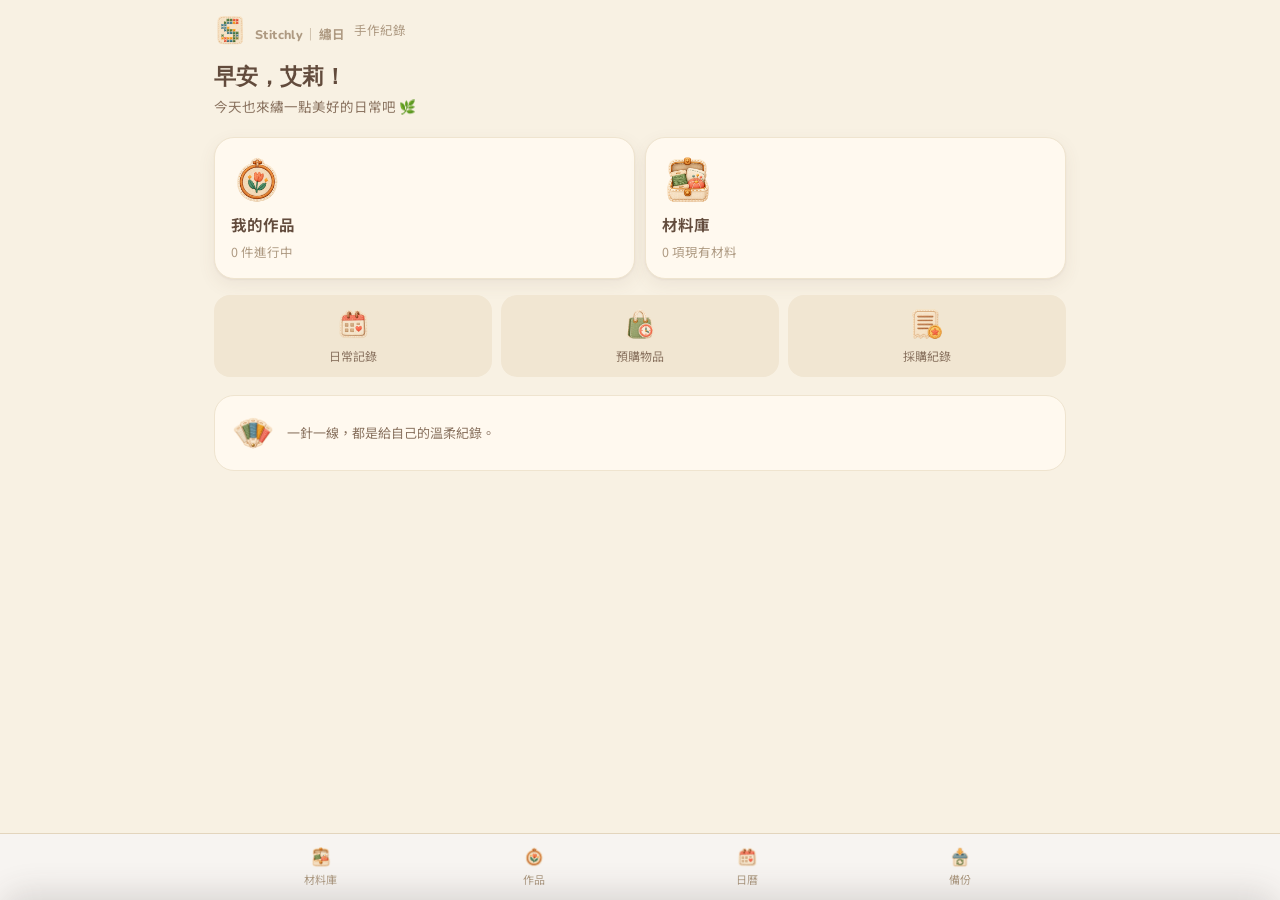
==== index.html @ f9d7d9a9 "Add files via upload" ====
<!doctype html>
<html lang="zh-Hant">
<head>
<meta charset="utf-8">
<meta name="viewport" content="width=device-width, initial-scale=1, viewport-fit=cover, interactive-widget=resizes-content">
<meta name="apple-mobile-web-app-capable" content="yes">
<meta name="apple-mobile-web-app-title" content="繡日">
<meta name="theme-color" content="#F8F1E3">
<title>Stitchly｜繡日 · 首頁</title>
<link rel="preconnect" href="https://fonts.googleapis.com">
<link rel="stylesheet" href="https://fonts.googleapis.com/css2?family=Nunito:wght@800&family=Noto+Sans+TC:wght@400;500;600;700&display=swap">
<link rel="stylesheet" href="styles.css">
<link rel="manifest" href="manifest.webmanifest">
</head>
<body>
<header><div class="wrap">
  <div class="brand"><a href="index.html"><img class="brandmark" src="assets/stitchly-logo.webp" alt="繡日"><h1><span class="b-en">Stitchly</span><span class="b-sep">｜</span><span class="b-zh">繡日</span></h1><span>手作紀錄</span></a></div>
</div></header>
<main class="wrap" id="app"></main>
<script src="shared.js"></script>
<script src="home.js"></script>
</body>
</html>
---- styles.css ----
:root{
  --bg:#F8F1E3; --surface:#F1E6D2; --card:#FFF9EF;
  --ink:#624B3C; --ink-soft:#8A7360; --muted:#AE9A82;
  --line:#E3D5BD; --line-soft:#EFE4CF;
  --sage:#526B47; --sage-deep:#435A39; --sage-pale:#E1E8D8;
  --clay:#E58B6C; --clay-pale:#FAE1D5;
  --dusk:#729FA8;
  --r-lg:20px; --r-md:16px; --r-sm:11px;
  --shadow:0 1px 2px rgba(98,75,60,.06), 0 6px 18px rgba(98,75,60,.08);
  --st-brand-font:'Nunito','Arial Rounded MT Bold',sans-serif;
  --st-body-font:'Noto Sans TC','PingFang TC','Microsoft JhengHei',sans-serif;
}
*{box-sizing:border-box;-webkit-tap-highlight-color:transparent}
html{background-color:#F8F1E3}
html,body{margin:0;padding:0}
body::before{
  content:"";position:fixed;top:-10vh;left:0;right:0;bottom:-10vh;
  background-color:#F8F1E3;z-index:-1;pointer-events:none;
}
body{
  background:var(--bg); color:var(--ink);
  font-family:var(--st-body-font),-apple-system,BlinkMacSystemFont,"PingFang TC","Microsoft JhengHei",system-ui,sans-serif;
  font-size:15px; line-height:1.55;
  padding-bottom:calc(84px + env(safe-area-inset-bottom));
  -webkit-font-smoothing:antialiased;
}
button{font:inherit;color:inherit;border:none;background:none;cursor:pointer}
input,select,textarea{font:inherit;color:inherit}

.wrap{max-width:880px;margin:0 auto;padding:0 14px}

/* ---------- 頂部 ---------- */
header{padding:calc(14px + env(safe-area-inset-top)) 0 6px}
header .wrap{display:flex;flex-direction:column;gap:3px}
.brand{display:flex;align-items:center;gap:9px}
.brand a{display:contents;color:inherit;text-decoration:none}
.brand .brandmark{width:32px;height:32px;object-fit:contain;flex:0 0 auto}
.brand h1{margin:0;font-size:20px;font-weight:650;letter-spacing:.02em}
.brand h1 .b-en{font-family:var(--st-brand-font);font-weight:800}
.brand h1 .b-sep{color:var(--muted);font-weight:400;margin:0 1px}
.brand h1 .b-zh{font-family:var(--st-body-font);font-weight:700}
.brand span{font-size:12.5px;color:var(--muted)}
.crumbnav{margin-left:41px;font-size:12.5px;color:var(--muted);display:flex;align-items:center;flex-wrap:wrap}
.crumbnav a{color:var(--sage-deep);text-decoration:none;font-weight:600}
.crumbnav .sep{margin:0 5px;color:var(--muted)}
.crumbnav .cur{color:var(--ink-soft)}

.kinds{display:flex;gap:6px;margin:13px 0 10px;background:var(--line-soft);padding:4px;border-radius:var(--r-md)}
.kinds button{flex:1;padding:8px 4px;border-radius:12px;font-size:13.5px;color:var(--ink-soft);transition:background .15s,color .15s}
.kinds button[aria-selected="true"]{background:var(--card);color:var(--ink);font-weight:600;box-shadow:0 1px 3px rgba(62,57,54,.08)}

.searchrow{display:flex;gap:8px;align-items:center}
.search{flex:1;position:relative}
.search input{
  width:100%;padding:11px 36px 11px 14px;border-radius:var(--r-md);
  border:1px solid var(--line);background:var(--card);font-size:16px;outline:none;
}
.search input:focus{border-color:var(--sage)}
.search .clr{position:absolute;right:6px;top:50%;transform:translateY(-50%);width:26px;height:26px;border-radius:50%;color:var(--muted);font-size:15px}

.chips{display:flex;gap:6px;overflow-x:auto;padding:11px 0 3px;margin:0 -14px;padding-left:14px;padding-right:14px;scrollbar-width:none}
.chips::-webkit-scrollbar{display:none}
.chip{
  flex:0 0 auto;padding:6px 13px;border-radius:999px;border:1px solid var(--line);
  background:var(--surface);font-size:13px;color:var(--ink-soft);display:flex;align-items:center;gap:6px;
  transition:background .15s,border-color .15s,color .15s;
}
.chip[aria-pressed="true"]{background:var(--sage);border-color:var(--sage);color:#fff}
.chip .dot{width:10px;height:10px;border-radius:50%;border:1px solid rgba(0,0,0,.12)}
.chip[aria-pressed="true"] .dot{border-color:rgba(255,255,255,.5)}

.count{padding:12px 2px 8px;font-size:12.5px;color:var(--muted);display:flex;justify-content:space-between;align-items:center}
.count button{font-size:12.5px;color:var(--sage-deep);text-decoration:underline;text-underline-offset:3px}

/* ---------- 色卡（整張淡底＋色票） ---------- */
.capgrid{display:grid;grid-template-columns:repeat(2,1fr);gap:9px;padding-bottom:8px}
.cap{
  display:flex;align-items:center;gap:10px;min-height:70px;
  padding:10px 11px;border-radius:15px;text-align:left;
  box-shadow:0 1px 2px rgba(88,82,77,.09), 0 3px 7px rgba(88,82,77,.08), 0 9px 20px rgba(88,82,77,.09);
  transition:transform .12s, box-shadow .12s;
}
.cap:active{transform:scale(.96);box-shadow:0 1px 3px rgba(88,82,77,.12)}
.cap .chip{
  flex:0 0 auto;width:46px;height:46px;border-radius:13px;
  display:grid;place-items:center;font-size:19px;font-weight:650;
  border:1px solid rgba(0,0,0,.13);
  box-shadow:inset 0 1px 0 rgba(255,255,255,.35);
}
.cap .chip em{font-style:normal}
.cap .chip.zero em{opacity:.42;font-weight:500}
.cap .body{flex:1;min-width:0;display:flex;flex-direction:column;gap:4px}
.cap .body b{
  font-size:16px;font-weight:650;letter-spacing:.01em;line-height:1.15;color:#3E3936;
  overflow:hidden;text-overflow:ellipsis;white-space:nowrap;
}
.cap .tags{display:flex;flex-wrap:wrap;gap:3px}
.cap .tags i{
  font-style:normal;font-size:10px;font-weight:650;line-height:1;
  padding:3px 5px;border-radius:5px;background:rgba(255,255,255,.62);color:rgba(62,57,54,.68);
}
.cap .tags i.low{background:rgba(190,120,60,.18);color:#8A5320}
.cap .tags i.none{background:none;color:rgba(62,57,54,.3);padding-left:1px}
@media (min-width:540px){
  .capgrid{grid-template-columns:repeat(3,1fr);gap:10px}
  .cap{min-height:76px;padding:11px 12px}
  .cap .chip{width:50px;height:50px;font-size:20px}
  .pickgrid{grid-template-columns:repeat(8,1fr)}
}
@media (min-width:800px){
  .capgrid{grid-template-columns:repeat(4,1fr)}
  .cap .body b{font-size:17px}
}


/* ---------- 作品配色 ---------- */
.projcard{display:flex;align-items:center;gap:11px;padding:11px 0;border-bottom:1px solid var(--line-soft);width:100%;text-align:left}
.projcard:last-of-type{border-bottom:none}
.projcard .mini{display:flex;flex:0 0 auto;border-radius:8px;overflow:hidden;box-shadow:0 1px 3px rgba(88,82,77,.16)}
.projcard .mini span{width:13px;height:36px}
.projcard .mini.none{width:52px;height:36px;background:var(--line-soft)}
.projcard .txt{flex:1;min-width:0}
.projcard .txt b{display:block;font-size:15px;font-weight:620;overflow:hidden;text-overflow:ellipsis;white-space:nowrap}
.projcard .txt small{color:var(--muted);font-size:12px}
.projcard .go{color:var(--muted);font-size:17px;flex:0 0 auto}

.pbar{display:flex;align-items:center;justify-content:space-between;height:50px;border-radius:11px;padding:0 13px;margin-bottom:6px;width:100%;text-align:left;box-shadow:0 1px 3px rgba(88,82,77,.12)}
.pbar b{font-size:14px;font-weight:650;letter-spacing:.01em}
.pgrid{display:grid;grid-template-columns:repeat(auto-fill,minmax(74px,1fr));gap:8px}
.pcell{aspect-ratio:1;border-radius:13px;display:flex;flex-direction:column;align-items:center;justify-content:flex-end;padding-bottom:7px;gap:3px;box-shadow:0 1px 3px rgba(88,82,77,.12)}
.pcell b,.pbar b{line-height:1.1}
.pcell b{font-size:12.5px;font-weight:650}
.miss{font-size:10px;font-weight:700;padding:2px 5px;border-radius:5px;background:rgba(255,255,255,.75);color:#8A5320}
.pbar .miss{background:rgba(255,255,255,.72)}

.pickgrid{display:grid;grid-template-columns:repeat(5,1fr);gap:7px}
.pick{
  aspect-ratio:1;border-radius:11px;display:grid;place-items:center;
  font-size:10.5px;font-weight:650;border:1px solid rgba(0,0,0,.12);position:relative;
}
.pick.on{box-shadow:inset 0 0 0 3px rgba(255,255,255,.88), 0 0 0 2.5px var(--sage-deep)}
.crumb{display:flex;align-items:center;gap:8px;margin-bottom:10px}
.crumb button{padding:7px 13px;border-radius:999px;background:var(--surface);border:1px solid var(--line);font-size:13px;color:var(--ink-soft)}
.crumb h2{margin:0;font-size:17px;font-weight:650;flex:1;min-width:0;overflow:hidden;text-overflow:ellipsis;white-space:nowrap}
.crumb.stick{
  position:sticky;top:0;z-index:6;background:var(--bg);
  margin:0 -14px 10px;padding:9px 14px;border-bottom:1px solid var(--line-soft);
}
.crumb .done{
  background:var(--sage);border-color:var(--sage);color:#fff;font-weight:650;
  padding:9px 18px;font-size:14px;box-shadow:0 2px 8px rgba(101,114,95,.28);
}

/* 作品的功能列 */
.ptools{display:flex;gap:7px;margin-bottom:10px;flex-wrap:wrap}
.ptools button{
  padding:9px 15px;border-radius:999px;background:var(--surface);
  border:1px solid var(--line);font-size:13.5px;color:var(--ink-soft);
}
.ptools button.main{background:var(--sage);border-color:var(--sage);color:#fff;font-weight:620}
.ptools button.danger{margin-left:auto;color:#A2666A;background:#F5E8E8;border-color:#E4CCCD}
.ptools button.wish{background:#EFEAD9;border-color:#E0D8BF;color:#7A6A3C;font-weight:600}
.ptools button.wish[disabled]{opacity:.6}
.tipline{font-size:11.5px;color:var(--muted);margin:0 2px 10px}
.pbar,.pcell{touch-action:manipulation}
.dragging{
  position:relative;z-index:5;
  transform:scale(1.07);
  box-shadow:0 10px 26px rgba(88,82,77,.34), 0 0 0 2.5px rgba(255,255,255,.85) !important;
}
.dragmode .pbar:not(.dragging),.dragmode .pcell:not(.dragging){opacity:.62}

.empty{text-align:center;padding:46px 20px;color:var(--muted);font-size:14px}
.empty b{display:block;color:var(--ink-soft);font-weight:600;margin-bottom:5px;font-size:15px}

/* ---------- 清單樣式（待買／設定） ---------- */
.panel{background:var(--card);border-radius:var(--r-lg);padding:16px;box-shadow:var(--shadow);margin-bottom:12px}
.panel h2{margin:0 0 4px;font-size:16px;font-weight:620}
.panel p{margin:0 0 12px;font-size:13px;color:var(--ink-soft);line-height:1.6}
.row{display:flex;align-items:center;gap:11px;padding:10px 0;border-bottom:1px solid var(--line-soft)}
.row:last-child{border-bottom:none}
.row .patch{width:38px;height:38px;border-radius:var(--r-sm);flex:0 0 auto;border:1px solid rgba(0,0,0,.07)}
.row .txt{flex:1;min-width:0}
.row .txt b{display:block;font-size:14.5px;font-weight:620}
.row .txt small{color:var(--muted);font-size:12px;display:block;overflow:hidden;text-overflow:ellipsis;white-space:nowrap}
.row .act{flex:0 0 auto;padding:8px 13px;border-radius:999px;background:var(--sage);color:#fff;font-size:12.5px;font-weight:650}
.qty{display:flex;align-items:center;gap:2px;flex:0 0 auto;background:var(--surface);border:1px solid var(--line);border-radius:999px;padding:2px}
.qty button{width:28px;height:28px;border-radius:50%;font-size:15px;color:var(--ink-soft);display:grid;place-items:center}
.qty button:active{background:var(--sage-pale)}
.qty span{min-width:26px;text-align:center;font-size:14px;font-weight:650}
.buylist{margin:0 0 14px;font-size:13.5px;line-height:1.9;color:var(--ink)}
.buylist b{font-weight:650}

.btn{display:block;width:100%;padding:12px;border-radius:var(--r-md);background:var(--sage);color:#fff;font-size:14.5px;font-weight:600;text-align:center;margin-top:8px}
.btn.ghost{background:var(--surface);color:var(--ink-soft);border:1px solid var(--line)}
.btn.warn{background:var(--clay-pale);color:#8A5B4A}
textarea{width:100%;min-height:110px;padding:11px;border-radius:var(--r-md);border:1px solid var(--line);background:var(--surface);font-size:16px;font-family:ui-monospace,SFMono-Regular,Menlo,monospace;resize:vertical;outline:none}
.field{margin-bottom:10px}
.field label{display:block;font-size:12.5px;color:var(--ink-soft);margin-bottom:5px}
.field input{width:100%;padding:10px 12px;border-radius:var(--r-md);border:1px solid var(--line);background:var(--surface);font-size:16px;outline:none}
.field input[type=color]{height:46px;padding:4px}

/* ---------- 底部導覽 ---------- */
nav{
  position:fixed;left:0;right:0;bottom:0;z-index:40;
  background:rgba(247,245,242,.92);backdrop-filter:blur(14px);
  border-top:1px solid var(--line);
  padding:7px 0 calc(7px + env(safe-area-inset-bottom));
}
nav .wrap{display:flex}
nav button,nav a{flex:1;display:flex;flex-direction:column;align-items:center;gap:3px;padding:5px 0;color:var(--muted);font-size:11px;position:relative;text-decoration:none}
nav button[aria-current="page"],nav a[aria-current="page"]{color:var(--sage-deep);font-weight:620}
nav svg{width:21px;height:21px;stroke:currentColor;fill:none;stroke-width:1.7;stroke-linecap:round;stroke-linejoin:round}
nav img.navicon{width:22px;height:22px;object-fit:contain}
.badge{display:inline-flex;min-width:15px;height:15px;padding:0 4px;border-radius:999px;background:var(--clay);color:#fff;font-size:9.5px;font-weight:700;align-items:center;justify-content:center;margin-left:3px;vertical-align:middle}
.navsheetlist{display:grid;grid-template-columns:repeat(3,1fr);gap:10px;padding:4px 2px 2px}
.navsheetlist a{display:flex;flex-direction:column;align-items:center;gap:7px;text-decoration:none;color:var(--ink);background:var(--card);border:1px solid var(--line-soft);border-radius:16px;padding:14px 6px;font-size:12.5px;text-align:center}
.navsheetlist img{width:42px;height:42px;object-fit:contain}
@media (min-width:420px){.navsheetlist{grid-template-columns:repeat(4,1fr)}}

/* ---------- 詳細面板 ---------- */
.scrim{position:fixed;inset:0;background:rgba(48,44,41,.34);z-index:50;opacity:0;pointer-events:none;transition:opacity .22s}
.scrim.on{opacity:1;pointer-events:auto}
.sheet{
  position:fixed;left:0;right:0;bottom:0;z-index:51;
  background:var(--surface);border-radius:26px 26px 0 0;
  transform:translateY(101%);transition:transform .28s cubic-bezier(.32,.72,0,1);
  max-height:88vh;overflow-y:auto;box-shadow:0 -8px 32px rgba(62,57,54,.16);
}
.sheet.on{transform:translateY(0)}
.sheet .inner{max-width:680px;margin:0 auto;padding:0 18px calc(26px + env(safe-area-inset-bottom))}
.hero{display:flex;gap:14px;align-items:center;padding:4px 0 16px}
.hero .patch{width:78px;height:78px;border-radius:20px;flex:0 0 auto;border:1px solid rgba(0,0,0,.08);box-shadow:inset 0 0 0 4px rgba(255,255,255,.28)}
.hero .t b{display:block;font-size:26px;font-weight:650;letter-spacing:.01em;line-height:1.15}
.hero .t small{color:var(--ink-soft);font-size:13px;display:block;margin-top:3px}
.hero .t em{font-style:normal;font-size:11.5px;color:var(--muted);display:block;margin-top:5px;letter-spacing:.06em}

.block{background:var(--card);border-radius:var(--r-lg);padding:14px 15px;margin-bottom:11px}
.block .lab{font-size:12.5px;color:var(--ink-soft);margin-bottom:9px}
.stepper{display:flex;align-items:center;gap:14px}
.stepper button{width:42px;height:42px;border-radius:14px;background:var(--surface);border:1px solid var(--line);font-size:19px;color:var(--ink-soft);display:grid;place-items:center}
.stepper button:active{background:var(--sage-pale)}
.stepper .n{flex:1;text-align:center;font-size:26px;font-weight:650}
.stepper .n span{font-size:13px;font-weight:400;color:var(--muted);margin-left:3px}

.seg{display:flex;gap:6px}
.seg button{flex:1;padding:10px 4px;border-radius:13px;background:var(--surface);border:1px solid var(--line);font-size:13px;color:var(--ink-soft)}
.seg button[aria-pressed="true"]{background:var(--sage);border-color:var(--sage);color:#fff;font-weight:600}

.toggles{display:flex;gap:9px}
.toggles button{
  flex:1;padding:13px 6px;border-radius:var(--r-md);background:var(--surface);
  border:1px solid var(--line);font-size:13.5px;color:var(--ink-soft);
  display:flex;flex-direction:column;align-items:center;gap:4px;
}
.toggles button b{font-size:13.5px;font-weight:600;text-align:center}
.toggles button small{font-size:11px;color:var(--muted)}
.toggles button[aria-pressed="true"]{background:var(--dusk);border-color:var(--dusk);color:#fff}
.toggles button[aria-pressed="true"] small{color:rgba(255,255,255,.72)}
.toggles button.wish[aria-pressed="true"]{background:var(--clay);border-color:var(--clay)}
.toggles button.scrap[aria-pressed="true"]{background:#8F9BA6;border-color:#8F9BA6}
.note{width:100%;min-height:56px;padding:11px;border-radius:var(--r-md);border:1px solid var(--line);background:var(--surface);font-size:14px;resize:vertical;outline:none;font-family:inherit}


/* ---------- 浮動視窗頂部 ---------- */
.sheethead{
  position:sticky;top:0;z-index:2;display:flex;align-items:center;justify-content:center;
  height:44px;background:var(--surface);border-radius:26px 26px 0 0;
}
.sheethead .grab{width:38px;height:4px;border-radius:99px;background:var(--line);display:block;margin:0}
.xbtn{
  position:absolute;right:14px;top:8px;width:30px;height:30px;border-radius:50%;
  background:var(--line-soft);color:var(--ink-soft);font-size:13px;display:grid;place-items:center;
}
.xbtn:active{background:var(--line)}

/* ---------- 對話框 ---------- */
.mscrim{position:fixed;inset:0;background:rgba(48,44,41,.34);z-index:80;opacity:0;pointer-events:none;transition:opacity .18s}
.mscrim.on{opacity:1;pointer-events:auto}
.modal{
  position:fixed;left:50%;top:50%;transform:translate(-50%,-46%) scale(.97);
  width:calc(100% - 44px);max-width:340px;z-index:81;
  background:var(--surface);border-radius:22px;padding:18px;
  box-shadow:0 12px 44px rgba(62,57,54,.22);
  opacity:0;pointer-events:none;transition:opacity .18s,transform .18s;
}
.modal.on{opacity:1;pointer-events:auto;transform:translate(-50%,-50%) scale(1)}
.modal h3{margin:0 0 6px;font-size:16.5px;font-weight:650}
.modal p{margin:0 0 14px;font-size:13px;color:var(--ink-soft);line-height:1.6}
.modal .mrow{display:flex;gap:8px;margin-top:6px}
.modal .mrow button{flex:1;padding:11px;border-radius:14px;font-size:14.5px;font-weight:600}
.modal .mrow .no{background:var(--line-soft);color:var(--ink-soft)}
.modal .mrow .yes{background:var(--sage);color:#fff}
.modal .mrow .yes.danger{background:#B07868}

.toast{
  position:fixed;left:50%;bottom:calc(96px + env(safe-area-inset-bottom));transform:translate(-50%,14px);
  background:var(--ink);color:#fff;padding:10px 18px;border-radius:999px;font-size:13.5px;
  z-index:70;opacity:0;pointer-events:none;transition:opacity .2s,transform .2s;white-space:nowrap;
}
.toast.on{opacity:1;transform:translate(-50%,0)}
@media (prefers-reduced-motion:reduce){*{transition:none!important}}
/* 成本與日曆共用的頁面 */
.crossnav{display:flex;gap:8px;overflow:auto;padding:8px 0 12px;white-space:nowrap;scrollbar-width:none}.crossnav a{display:inline-flex;align-items:center;padding:8px 13px;background:var(--surface);border:1px solid var(--line);border-radius:99px;color:var(--ink-soft);text-decoration:none;font-size:13px}.crossnav a img{width:15px;height:15px;object-fit:contain;margin-right:5px}.crossnav .active{background:var(--sage);color:#fff;border-color:var(--sage)}
.sectiontabs{display:flex;gap:6px;overflow:auto;margin:6px 0 15px}.sectiontabs button{flex:1;white-space:nowrap;background:var(--surface);border:1px solid var(--line);border-radius:12px;padding:9px 8px;font-size:13px}.sectiontabs button.active{background:var(--sage-pale);color:var(--sage-deep);font-weight:650}
.dashboard{display:grid;grid-template-columns:repeat(2,1fr);gap:9px;margin-bottom:16px}.stat{background:var(--card);border:1px solid var(--line-soft);border-radius:16px;padding:14px}.stat b{display:block;font-size:21px}.stat small{color:var(--muted)}
.costcard{background:var(--card);border:1px solid var(--line-soft);border-radius:16px;margin:9px 0;padding:13px;box-shadow:var(--shadow)}.costcard h3{margin:0 0 5px;font-size:16px}.costcard p{margin:5px 0;color:var(--ink-soft);font-size:13px}.costcard .actions{display:flex;gap:7px;flex-wrap:wrap;margin-top:10px}.costcard .actions button,.smallbtn{border-radius:10px;background:var(--sage-pale);color:var(--sage-deep);padding:7px 11px;font-size:12.5px;font-weight:600}.costcard .actions .subtle{background:var(--line-soft);color:var(--ink-soft)}
.pagehead{display:flex;justify-content:space-between;align-items:center;gap:9px}.pagehead h2{font-size:19px;margin:9px 0}.primary{background:var(--sage);color:white;border-radius:13px;padding:10px 13px;font-weight:600;white-space:nowrap}.muted{font-size:13px;color:var(--muted)}.detail{font-size:13px;color:var(--ink-soft)}.rowline{border-top:1px solid var(--line-soft);padding:10px 0}.rowline:first-child{border:0}.inline{display:flex;gap:8px;align-items:center;flex-wrap:wrap}.grow{flex:1}.dangertext{color:#a05245!important}.cover{display:flex;gap:6px;margin:7px 0}.cover img,.photo-thumb{width:68px;height:68px;border-radius:12px;object-fit:cover;background:var(--line-soft)}
.editor{width:min(94vw,540px);max-height:86vh;overflow:auto;border:0;border-radius:22px;padding:0;background:var(--surface);color:var(--ink);box-shadow:0 14px 45px #3e393655}.editor::backdrop{background:#302c2970}.editor form{padding:20px}.editor h2{font-size:19px;margin:0 0 13px}.editor label{display:block;font-size:13px;color:var(--ink-soft);margin:10px 0 3px}.editor input:not([type=checkbox]):not([type=file]),.editor select,.editor textarea{width:100%;border:1px solid var(--line);border-radius:11px;background:white;padding:10px;outline:none;font-size:16px}.editor textarea{min-height:65px}.editor input[type=file]{width:100%;font-size:12px}.editor .check{display:flex;align-items:center;gap:8px}.editor .check input{width:auto}.editor .foot{display:flex;gap:8px;position:sticky;bottom:0;background:var(--surface);padding:12px 0 calc(12px + env(safe-area-inset-bottom,0px));margin-top:18px}.editor .foot button{flex:1;border-radius:12px;padding:11px}.editor .foot .primary{flex:2}.formgrid{display:grid;grid-template-columns:repeat(2,minmax(0,1fr));gap:0 10px}.formgrid>label{min-width:0}.itemform{padding:10px;background:white;border-radius:13px;margin:10px 0;border:1px solid var(--line)}.itemform .remove{float:right;color:#a05245}.emptyhint{padding:25px;text-align:center;color:var(--muted);background:var(--surface);border-radius:18px;font-size:14px}.pill{display:inline-block;border-radius:99px;background:var(--line-soft);color:var(--ink-soft);border:1px solid var(--line);padding:2px 9px;font-size:12px;margin-right:4px;font-weight:600}
@media (min-width:680px){.dashboard{grid-template-columns:repeat(4,1fr)}}
.listsearch{width:100%;padding:11px;border:1px solid var(--line);border-radius:13px;font:inherit;background:white;margin:5px 0 9px}.calendar-grid{display:grid;grid-template-columns:repeat(7,1fr);gap:4px}.calendar-grid .weekday{text-align:center;color:var(--muted);font-size:12px}.day{min-height:64px;border:1px solid var(--line-soft);background:white;border-radius:11px;text-align:left;padding:5px 4px;font-size:12px;position:relative}.day.dim{opacity:.35}.day.active{border:2px solid var(--sage);background:var(--sage-pale)}.day .dotmark{display:block;font-size:10px;color:var(--sage-deep);overflow:hidden;white-space:nowrap;text-overflow:ellipsis}.day .workmark{color:var(--clay)}.monthbar{display:flex;justify-content:space-between;align-items:center;margin:12px 0}.monthbar button{background:white;border-radius:9px;padding:7px 12px}.quickactions{display:flex;gap:8px;flex-wrap:wrap;margin-bottom:12px}.quickactions button{flex:1}

/* ---------- 首頁儀表板 ---------- */
.home-greet{padding:8px 0 4px}
.home-greet .greet-text b{display:block;font-size:22px;font-weight:700;font-family:var(--st-brand-font)}
.home-greet .greet-text span{color:var(--ink-soft);font-size:13.5px}
.home-cards{display:grid;grid-template-columns:1fr 1fr;gap:10px;margin:16px 0}
.home-card{
  display:flex;flex-direction:column;gap:6px;text-decoration:none;color:inherit;
  background:var(--card);border:1px solid var(--line-soft);border-radius:var(--r-lg);
  padding:16px;box-shadow:var(--shadow);
}
.home-card img{width:52px;height:52px;object-fit:contain}
.home-card b{font-size:15.5px;font-weight:650}
.home-card small{color:var(--muted);font-size:12.5px}
.qa-row{display:flex;gap:9px;margin:6px 0 18px}
.qa{
  flex:1;display:flex;flex-direction:column;align-items:center;gap:6px;text-decoration:none;
  background:var(--surface);border-radius:16px;padding:12px 6px;color:var(--ink-soft);font-size:12px;
}
.qa img{width:34px;height:34px;object-fit:contain}
.home-note{
  display:flex;align-items:center;gap:12px;background:var(--card);border:1px solid var(--line-soft);
  border-radius:var(--r-lg);padding:14px 16px;color:var(--ink-soft);font-size:13px;margin-bottom:16px;
}
.home-note img{width:44px;height:44px;object-fit:contain;flex:0 0 auto}

/* ---------- ⓘ 說明泡泡 ---------- */
.infobtn{display:inline-flex;width:19px;height:19px;border-radius:50%;background:var(--line-soft);color:var(--ink-soft);font-size:12px;font-weight:700;align-items:center;justify-content:center;flex:0 0 auto;font-style:normal}
.infopop{position:absolute;z-index:90;max-width:260px;background:var(--ink);color:#fff;padding:10px 13px;border-radius:14px;font-size:12.5px;line-height:1.6;box-shadow:0 8px 24px rgba(0,0,0,.25);opacity:0;pointer-events:none;transform:translateY(4px);transition:opacity .15s,transform .15s}
.infopop.on{opacity:1;pointer-events:auto;transform:translateY(0)}

/* ---------- 表單排版：短欄位並排，日期類獨立一排 ---------- */
.formgrid .full{grid-column:1/-1}

/* ---------- 卡片：照片在左、文字在右，動作點一下才展開 ---------- */
.piececard{display:flex;gap:12px;align-items:flex-start;background:var(--card);border:1px solid var(--line-soft);border-radius:16px;margin:9px 0;padding:12px;box-shadow:var(--shadow);text-align:left;width:100%}
.piececard .thumb{width:64px;height:64px;border-radius:12px;object-fit:cover;background:var(--line-soft);flex:0 0 auto}
.piececard .info{flex:1;min-width:0}
.piececard h3{margin:0 0 3px;font-size:15.5px}
.piececard p{margin:2px 0;font-size:12.5px;color:var(--ink-soft)}
.piececard .actions{display:none;gap:7px;flex-wrap:wrap;margin-top:9px}
.piececard.open .actions{display:flex}
.piececard .actions button{border-radius:10px;background:var(--sage-pale);color:var(--sage-deep);padding:7px 11px;font-size:12.5px;font-weight:600}
.piececard .actions .subtle{background:var(--line-soft);color:var(--ink-soft)}
.piececard .tapmore{font-size:11px;color:var(--muted);margin-top:6px}

/* ---------- 篩選（可複選面板） ---------- */
.popanchor{position:relative;display:inline-block}
.filterbtn{display:inline-flex;align-items:center;gap:6px;padding:8px 14px;border-radius:999px;border:1px solid var(--line);background:var(--surface);color:var(--ink-soft);font-size:13px}
.filterbtn b{color:var(--sage-deep)}
.popcard{
  position:absolute;top:calc(100% + 8px);left:0;z-index:60;width:min(88vw,340px);
  background:var(--card);border:1px solid var(--line);border-radius:18px;padding:14px;
  box-shadow:0 14px 40px rgba(62,57,54,.2);opacity:0;pointer-events:none;transform:translateY(-6px);
  transition:opacity .15s,transform .15s;max-height:70vh;overflow-y:auto;
}
.popcard.on{opacity:1;pointer-events:auto;transform:translateY(0)}
.popcard h4{margin:2px 0 8px;font-size:12.5px;color:var(--ink-soft);font-weight:700}
.popcard .optrow{display:flex;flex-wrap:wrap;gap:6px;margin-bottom:12px}
.popcard .opt{display:flex;align-items:center;gap:6px;padding:6px 12px;border-radius:999px;border:1px solid var(--line);background:var(--surface);font-size:12.5px;color:var(--ink-soft)}
.popcard .opt input{width:14px;height:14px}
.popcard .opt[data-checked="true"]{background:var(--sage-pale);border-color:var(--sage);color:var(--sage-deep);font-weight:650}
.popcard .closebar{text-align:center;font-size:12.5px;color:var(--sage-deep);font-weight:650;padding-top:4px;border-top:1px solid var(--line-soft)}

/* ---------- 日曆：2x2 田字 ---------- */
.daygrid{display:grid;grid-template-columns:1fr 1fr;grid-template-rows:1fr 1fr;gap:9px;aspect-ratio:1/1;max-width:420px;margin:0 auto}
.daytile{border-radius:16px;padding:14px;display:flex;flex-direction:column;justify-content:center;align-items:flex-start;overflow:hidden}
.daytile.stat{background:var(--sage);color:#fff}
.daytile.stat b{font-size:24px;display:block}
.daytile.stat small{font-size:11.5px;opacity:.85}
.daytile.list{background:var(--card);border:1px solid var(--line-soft);color:var(--ink);text-align:left;cursor:pointer}
.daytile.list b{font-size:20px;display:block}
.daytile.list small{font-size:11.5px;color:var(--muted)}
.daytile.list span.lab{font-size:12.5px;color:var(--ink-soft);font-weight:650;margin-bottom:2px}
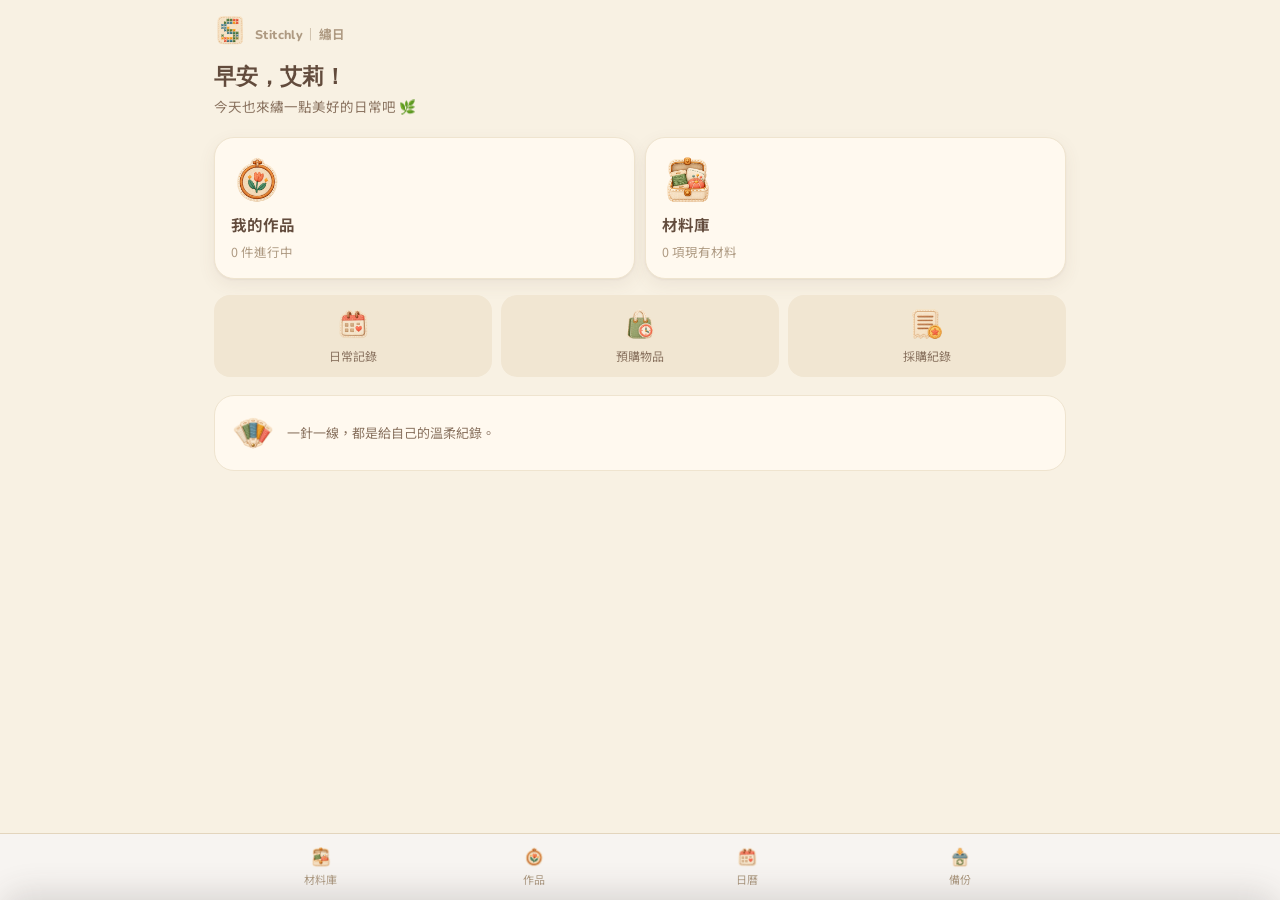
==== commit fb615f2f: "Add files via upload" ====
--- a/index.html
+++ b/index.html
@@ -9,15 +9,15 @@
 <title>Stitchly｜繡日 · 首頁</title>
 <link rel="preconnect" href="https://fonts.googleapis.com">
 <link rel="stylesheet" href="https://fonts.googleapis.com/css2?family=Nunito:wght@800&family=Noto+Sans+TC:wght@400;500;600;700&display=swap">
-<link rel="stylesheet" href="styles.css">
+<link rel="stylesheet" href="styles.css?v7">
 <link rel="manifest" href="manifest.webmanifest">
 </head>
 <body>
 <header><div class="wrap">
-  <div class="brand"><a href="index.html"><img class="brandmark" src="assets/stitchly-logo.webp" alt="繡日"><h1><span class="b-en">Stitchly</span><span class="b-sep">｜</span><span class="b-zh">繡日</span></h1><span>手作紀錄</span></a></div>
+  <div class="brand"><a href="index.html"><img class="brandmark" src="assets/stitchly-logo.webp" alt="繡日"><h1><span class="b-en">Stitchly</span><span class="b-sep">｜</span><span class="b-zh">繡日</span></h1></a></div>
 </div></header>
 <main class="wrap" id="app"></main>
-<script src="shared.js"></script>
-<script src="home.js"></script>
+<script src="shared.js?v7"></script>
+<script src="home.js?v7"></script>
 </body>
 </html>
--- a/styles.css
+++ b/styles.css
@@ -307,7 +307,9 @@
 .dashboard{display:grid;grid-template-columns:repeat(2,1fr);gap:9px;margin-bottom:16px}.stat{background:var(--card);border:1px solid var(--line-soft);border-radius:16px;padding:14px}.stat b{display:block;font-size:21px}.stat small{color:var(--muted)}
 .costcard{background:var(--card);border:1px solid var(--line-soft);border-radius:16px;margin:9px 0;padding:13px;box-shadow:var(--shadow)}.costcard h3{margin:0 0 5px;font-size:16px}.costcard p{margin:5px 0;color:var(--ink-soft);font-size:13px}.costcard .actions{display:flex;gap:7px;flex-wrap:wrap;margin-top:10px}.costcard .actions button,.smallbtn{border-radius:10px;background:var(--sage-pale);color:var(--sage-deep);padding:7px 11px;font-size:12.5px;font-weight:600}.costcard .actions .subtle{background:var(--line-soft);color:var(--ink-soft)}
 .pagehead{display:flex;justify-content:space-between;align-items:center;gap:9px}.pagehead h2{font-size:19px;margin:9px 0}.primary{background:var(--sage);color:white;border-radius:13px;padding:10px 13px;font-weight:600;white-space:nowrap}.muted{font-size:13px;color:var(--muted)}.detail{font-size:13px;color:var(--ink-soft)}.rowline{border-top:1px solid var(--line-soft);padding:10px 0}.rowline:first-child{border:0}.inline{display:flex;gap:8px;align-items:center;flex-wrap:wrap}.grow{flex:1}.dangertext{color:#a05245!important}.cover{display:flex;gap:6px;margin:7px 0}.cover img,.photo-thumb{width:68px;height:68px;border-radius:12px;object-fit:cover;background:var(--line-soft)}
-.editor{width:min(94vw,540px);max-height:86vh;overflow:auto;border:0;border-radius:22px;padding:0;background:var(--surface);color:var(--ink);box-shadow:0 14px 45px #3e393655}.editor::backdrop{background:#302c2970}.editor form{padding:20px}.editor h2{font-size:19px;margin:0 0 13px}.editor label{display:block;font-size:13px;color:var(--ink-soft);margin:10px 0 3px}.editor input:not([type=checkbox]):not([type=file]),.editor select,.editor textarea{width:100%;border:1px solid var(--line);border-radius:11px;background:white;padding:10px;outline:none;font-size:16px}.editor textarea{min-height:65px}.editor input[type=file]{width:100%;font-size:12px}.editor .check{display:flex;align-items:center;gap:8px}.editor .check input{width:auto}.editor .foot{display:flex;gap:8px;position:sticky;bottom:0;background:var(--surface);padding:12px 0 calc(12px + env(safe-area-inset-bottom,0px));margin-top:18px}.editor .foot button{flex:1;border-radius:12px;padding:11px}.editor .foot .primary{flex:2}.formgrid{display:grid;grid-template-columns:repeat(2,minmax(0,1fr));gap:0 10px}.formgrid>label{min-width:0}.itemform{padding:10px;background:white;border-radius:13px;margin:10px 0;border:1px solid var(--line)}.itemform .remove{float:right;color:#a05245}.emptyhint{padding:25px;text-align:center;color:var(--muted);background:var(--surface);border-radius:18px;font-size:14px}.pill{display:inline-block;border-radius:99px;background:var(--line-soft);color:var(--ink-soft);border:1px solid var(--line);padding:2px 9px;font-size:12px;margin-right:4px;font-weight:600}
+.editor{width:min(94vw,540px);max-height:86vh;overflow:auto;border:0;border-radius:22px;padding:0;background:var(--surface);color:var(--ink);box-shadow:0 14px 45px #3e393655}.editor::backdrop{background:#302c2970}.editor form{padding:20px}.editor h2{font-size:19px;margin:0 0 13px}.editor label{display:block;font-size:13px;color:var(--ink-soft);margin:10px 0 3px}.editor input:not([type=checkbox]):not([type=file]),.editor select,.editor textarea{width:100%;border:1px solid var(--line);border-radius:11px;background:white;padding:10px;outline:none;font-size:16px;box-sizing:border-box}
+.editor input[type=date],.editor input[type=time],.editor input[type=datetime-local]{min-height:46px;line-height:1.3;display:block}
+.editor .full{overflow:hidden}.editor textarea{min-height:65px}.editor input[type=file]{width:100%;font-size:12px}.editor .check{display:flex;align-items:center;gap:8px}.editor .check input{width:auto}.editor .foot{display:flex;gap:8px;position:sticky;bottom:0;background:var(--surface);padding:12px 0 calc(12px + env(safe-area-inset-bottom,0px));margin-top:18px}.editor .foot button{flex:1;border-radius:12px;padding:11px}.editor .foot .primary{flex:2}.formgrid{display:grid;grid-template-columns:repeat(2,minmax(0,1fr));gap:0 10px}.formgrid>label{min-width:0}.itemform{padding:10px;background:white;border-radius:13px;margin:10px 0;border:1px solid var(--line)}.itemform .remove{float:right;color:#a05245}.emptyhint{padding:25px;text-align:center;color:var(--muted);background:var(--surface);border-radius:18px;font-size:14px}.pill{display:inline-block;border-radius:99px;background:var(--line-soft);color:var(--ink-soft);border:1px solid var(--line);padding:2px 9px;font-size:12px;margin-right:4px;font-weight:600}
 @media (min-width:680px){.dashboard{grid-template-columns:repeat(4,1fr)}}
 .listsearch{width:100%;padding:11px;border:1px solid var(--line);border-radius:13px;font:inherit;background:white;margin:5px 0 9px}.calendar-grid{display:grid;grid-template-columns:repeat(7,1fr);gap:4px}.calendar-grid .weekday{text-align:center;color:var(--muted);font-size:12px}.day{min-height:64px;border:1px solid var(--line-soft);background:white;border-radius:11px;text-align:left;padding:5px 4px;font-size:12px;position:relative}.day.dim{opacity:.35}.day.active{border:2px solid var(--sage);background:var(--sage-pale)}.day .dotmark{display:block;font-size:10px;color:var(--sage-deep);overflow:hidden;white-space:nowrap;text-overflow:ellipsis}.day .workmark{color:var(--clay)}.monthbar{display:flex;justify-content:space-between;align-items:center;margin:12px 0}.monthbar button{background:white;border-radius:9px;padding:7px 12px}.quickactions{display:flex;gap:8px;flex-wrap:wrap;margin-bottom:12px}.quickactions button{flex:1}
 
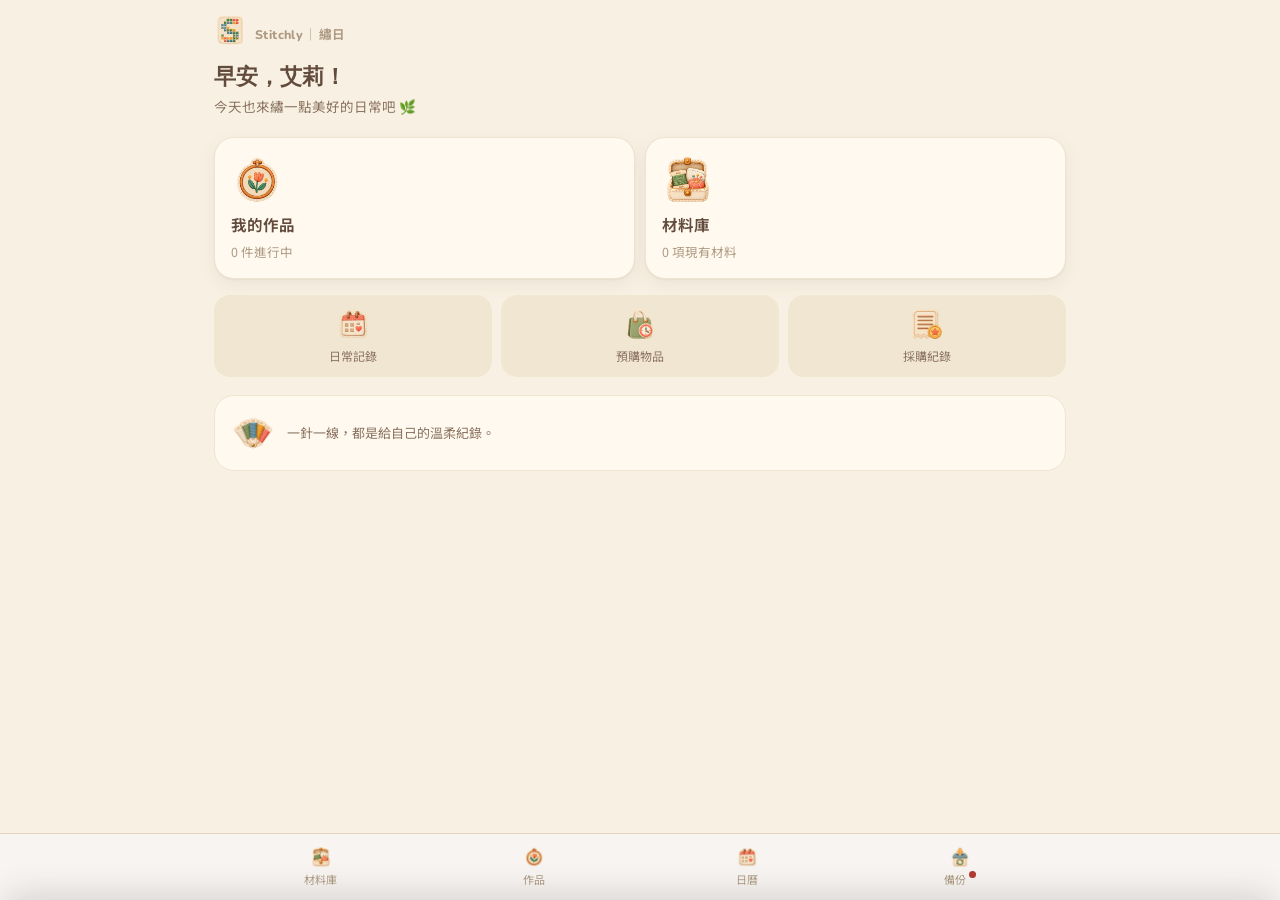
==== commit 61176de5: "Add files via upload" ====
--- a/index.html
+++ b/index.html
@@ -9,7 +9,7 @@
 <title>Stitchly｜繡日 · 首頁</title>
 <link rel="preconnect" href="https://fonts.googleapis.com">
 <link rel="stylesheet" href="https://fonts.googleapis.com/css2?family=Nunito:wght@800&family=Noto+Sans+TC:wght@400;500;600;700&display=swap">
-<link rel="stylesheet" href="styles.css?v7">
+<link rel="stylesheet" href="styles.css?v12">
 <link rel="manifest" href="manifest.webmanifest">
 </head>
 <body>
@@ -17,7 +17,7 @@
   <div class="brand"><a href="index.html"><img class="brandmark" src="assets/stitchly-logo.webp" alt="繡日"><h1><span class="b-en">Stitchly</span><span class="b-sep">｜</span><span class="b-zh">繡日</span></h1></a></div>
 </div></header>
 <main class="wrap" id="app"></main>
-<script src="shared.js?v7"></script>
-<script src="home.js?v7"></script>
+<script src="shared.js?v12"></script>
+<script src="home.js?v12"></script>
 </body>
 </html>
--- a/styles.css
+++ b/styles.css
@@ -10,6 +10,8 @@
   --shadow:0 1px 2px rgba(98,75,60,.06), 0 6px 18px rgba(98,75,60,.08);
   --st-brand-font:'Nunito','Arial Rounded MT Bold',sans-serif;
   --st-body-font:'Noto Sans TC','PingFang TC','Microsoft JhengHei',sans-serif;
+  --pill-bg:#E8D9A8; --pill-text:#71581F;
+  --pill-warn-bg:#DFB2A9; --pill-warn-text:#7E3327;
 }
 *{box-sizing:border-box;-webkit-tap-highlight-color:transparent}
 html{background-color:#F8F1E3}
@@ -66,7 +68,7 @@
   background:var(--surface);font-size:13px;color:var(--ink-soft);display:flex;align-items:center;gap:6px;
   transition:background .15s,border-color .15s,color .15s;
 }
-.chip[aria-pressed="true"]{background:var(--sage);border-color:var(--sage);color:#fff}
+.chip[aria-pressed="true"]{background:var(--sage);border-color:var(--sage-deep);color:#fff}
 .chip .dot{width:10px;height:10px;border-radius:50%;border:1px solid rgba(0,0,0,.12)}
 .chip[aria-pressed="true"] .dot{border-color:rgba(255,255,255,.5)}
 
@@ -98,9 +100,9 @@
 .cap .tags{display:flex;flex-wrap:wrap;gap:3px}
 .cap .tags i{
   font-style:normal;font-size:10px;font-weight:650;line-height:1;
-  padding:3px 5px;border-radius:5px;background:rgba(255,255,255,.62);color:rgba(62,57,54,.68);
-}
-.cap .tags i.low{background:rgba(190,120,60,.18);color:#8A5320}
+  padding:3px 6px;border-radius:4px;background:var(--pill-bg);color:var(--pill-text);
+}
+.cap .tags i.low{background:var(--pill-warn-bg);color:var(--pill-warn-text)}
 .cap .tags i.none{background:none;color:rgba(62,57,54,.3);padding-left:1px}
 @media (min-width:540px){
   .capgrid{grid-template-columns:repeat(3,1fr);gap:10px}
@@ -158,9 +160,9 @@
   padding:9px 15px;border-radius:999px;background:var(--surface);
   border:1px solid var(--line);font-size:13.5px;color:var(--ink-soft);
 }
-.ptools button.main{background:var(--sage);border-color:var(--sage);color:#fff;font-weight:620}
-.ptools button.danger{margin-left:auto;color:#A2666A;background:#F5E8E8;border-color:#E4CCCD}
-.ptools button.wish{background:#EFEAD9;border-color:#E0D8BF;color:#7A6A3C;font-weight:600}
+.ptools button.main{background:var(--sage);border-color:var(--sage-deep);color:#fff;font-weight:620}
+.ptools button.danger{margin-left:auto;color:var(--pill-warn-text);background:var(--pill-warn-bg);border-color:#B87367}
+.ptools button.wish{background:#EFEAD9;border-color:#B5A468;color:#7A6A3C;font-weight:600}
 .ptools button.wish[disabled]{opacity:.6}
 .tipline{font-size:11.5px;color:var(--muted);margin:0 2px 10px}
 .pbar,.pcell{touch-action:manipulation}
@@ -184,7 +186,7 @@
 .row .txt{flex:1;min-width:0}
 .row .txt b{display:block;font-size:14.5px;font-weight:620}
 .row .txt small{color:var(--muted);font-size:12px;display:block;overflow:hidden;text-overflow:ellipsis;white-space:nowrap}
-.row .act{flex:0 0 auto;padding:8px 13px;border-radius:999px;background:var(--sage);color:#fff;font-size:12.5px;font-weight:650}
+.row .act{flex:0 0 auto;padding:8px 13px;border-radius:999px;background:var(--sage);border:1px solid var(--sage-deep);color:#fff;font-size:12.5px;font-weight:650}
 .qty{display:flex;align-items:center;gap:2px;flex:0 0 auto;background:var(--surface);border:1px solid var(--line);border-radius:999px;padding:2px}
 .qty button{width:28px;height:28px;border-radius:50%;font-size:15px;color:var(--ink-soft);display:grid;place-items:center}
 .qty button:active{background:var(--sage-pale)}
@@ -192,9 +194,9 @@
 .buylist{margin:0 0 14px;font-size:13.5px;line-height:1.9;color:var(--ink)}
 .buylist b{font-weight:650}
 
-.btn{display:block;width:100%;padding:12px;border-radius:var(--r-md);background:var(--sage);color:#fff;font-size:14.5px;font-weight:600;text-align:center;margin-top:8px}
+.btn{display:block;width:100%;padding:12px;border:1px solid var(--sage-deep);border-radius:var(--r-md);background:var(--sage);color:#fff;font-size:14.5px;font-weight:600;text-align:center;margin-top:8px}
 .btn.ghost{background:var(--surface);color:var(--ink-soft);border:1px solid var(--line)}
-.btn.warn{background:var(--clay-pale);color:#8A5B4A}
+.btn.warn{background:var(--clay-pale);color:#8A5B4A;border:1px solid #C99C86}
 textarea{width:100%;min-height:110px;padding:11px;border-radius:var(--r-md);border:1px solid var(--line);background:var(--surface);font-size:16px;font-family:ui-monospace,SFMono-Regular,Menlo,monospace;resize:vertical;outline:none}
 .field{margin-bottom:10px}
 .field label{display:block;font-size:12.5px;color:var(--ink-soft);margin-bottom:5px}
@@ -246,7 +248,7 @@
 
 .seg{display:flex;gap:6px}
 .seg button{flex:1;padding:10px 4px;border-radius:13px;background:var(--surface);border:1px solid var(--line);font-size:13px;color:var(--ink-soft)}
-.seg button[aria-pressed="true"]{background:var(--sage);border-color:var(--sage);color:#fff;font-weight:600}
+.seg button[aria-pressed="true"]{background:var(--sage);border-color:var(--sage-deep);color:#fff;font-weight:600}
 
 .toggles{display:flex;gap:9px}
 .toggles button{
@@ -258,8 +260,8 @@
 .toggles button small{font-size:11px;color:var(--muted)}
 .toggles button[aria-pressed="true"]{background:var(--dusk);border-color:var(--dusk);color:#fff}
 .toggles button[aria-pressed="true"] small{color:rgba(255,255,255,.72)}
-.toggles button.wish[aria-pressed="true"]{background:var(--clay);border-color:var(--clay)}
-.toggles button.scrap[aria-pressed="true"]{background:#8F9BA6;border-color:#8F9BA6}
+.toggles button.wish[aria-pressed="true"]{background:var(--clay);border-color:#B4573A}
+.toggles button.scrap[aria-pressed="true"]{background:#8F9BA6;border-color:#5F6E79}
 .note{width:100%;min-height:56px;padding:11px;border-radius:var(--r-md);border:1px solid var(--line);background:var(--surface);font-size:14px;resize:vertical;outline:none;font-family:inherit}
 
 
@@ -305,11 +307,13 @@
 .crossnav{display:flex;gap:8px;overflow:auto;padding:8px 0 12px;white-space:nowrap;scrollbar-width:none}.crossnav a{display:inline-flex;align-items:center;padding:8px 13px;background:var(--surface);border:1px solid var(--line);border-radius:99px;color:var(--ink-soft);text-decoration:none;font-size:13px}.crossnav a img{width:15px;height:15px;object-fit:contain;margin-right:5px}.crossnav .active{background:var(--sage);color:#fff;border-color:var(--sage)}
 .sectiontabs{display:flex;gap:6px;overflow:auto;margin:6px 0 15px}.sectiontabs button{flex:1;white-space:nowrap;background:var(--surface);border:1px solid var(--line);border-radius:12px;padding:9px 8px;font-size:13px}.sectiontabs button.active{background:var(--sage-pale);color:var(--sage-deep);font-weight:650}
 .dashboard{display:grid;grid-template-columns:repeat(2,1fr);gap:9px;margin-bottom:16px}.stat{background:var(--card);border:1px solid var(--line-soft);border-radius:16px;padding:14px}.stat b{display:block;font-size:21px}.stat small{color:var(--muted)}
-.costcard{background:var(--card);border:1px solid var(--line-soft);border-radius:16px;margin:9px 0;padding:13px;box-shadow:var(--shadow)}.costcard h3{margin:0 0 5px;font-size:16px}.costcard p{margin:5px 0;color:var(--ink-soft);font-size:13px}.costcard .actions{display:flex;gap:7px;flex-wrap:wrap;margin-top:10px}.costcard .actions button,.smallbtn{border-radius:10px;background:var(--sage-pale);color:var(--sage-deep);padding:7px 11px;font-size:12.5px;font-weight:600}.costcard .actions .subtle{background:var(--line-soft);color:var(--ink-soft)}
-.pagehead{display:flex;justify-content:space-between;align-items:center;gap:9px}.pagehead h2{font-size:19px;margin:9px 0}.primary{background:var(--sage);color:white;border-radius:13px;padding:10px 13px;font-weight:600;white-space:nowrap}.muted{font-size:13px;color:var(--muted)}.detail{font-size:13px;color:var(--ink-soft)}.rowline{border-top:1px solid var(--line-soft);padding:10px 0}.rowline:first-child{border:0}.inline{display:flex;gap:8px;align-items:center;flex-wrap:wrap}.grow{flex:1}.dangertext{color:#a05245!important}.cover{display:flex;gap:6px;margin:7px 0}.cover img,.photo-thumb{width:68px;height:68px;border-radius:12px;object-fit:cover;background:var(--line-soft)}
-.editor{width:min(94vw,540px);max-height:86vh;overflow:auto;border:0;border-radius:22px;padding:0;background:var(--surface);color:var(--ink);box-shadow:0 14px 45px #3e393655}.editor::backdrop{background:#302c2970}.editor form{padding:20px}.editor h2{font-size:19px;margin:0 0 13px}.editor label{display:block;font-size:13px;color:var(--ink-soft);margin:10px 0 3px}.editor input:not([type=checkbox]):not([type=file]),.editor select,.editor textarea{width:100%;border:1px solid var(--line);border-radius:11px;background:white;padding:10px;outline:none;font-size:16px;box-sizing:border-box}
+.costcard{background:var(--card);border:1px solid var(--line-soft);border-radius:16px;margin:9px 0;padding:13px;box-shadow:var(--shadow)}.costcard h3{margin:0 0 5px;font-size:16px}.costcard p{margin:5px 0;color:var(--ink-soft);font-size:13px}.costcard .actions{display:flex;gap:7px;flex-wrap:wrap;margin-top:10px}.costcard .actions button,.smallbtn{border:1px solid var(--sage-deep);border-radius:10px;background:var(--sage-pale);color:var(--sage-deep);padding:7px 11px;font-size:12.5px;font-weight:600}.costcard .actions .subtle{background:var(--line-soft);color:var(--ink-soft);border-color:var(--muted)}
+.pagehead{display:flex;justify-content:space-between;align-items:center;gap:9px}.pagehead h2{font-size:19px;margin:9px 0}.primary{background:var(--sage);color:white;border:1px solid var(--sage-deep);border-radius:13px;padding:10px 13px;font-weight:600;white-space:nowrap}.muted{font-size:13px;color:var(--muted)}.detail{font-size:13px;color:var(--ink-soft)}.rowline{position:relative;border-top:1px solid var(--line-soft);padding:10px 54px 10px 0}.rowline:first-child{border:0}.inline{display:flex;gap:8px;align-items:center;flex-wrap:wrap}.grow{flex:1}.dangertext{color:#a05245!important}.cover{display:flex;gap:6px;margin:7px 0}.cover img,.photo-thumb{width:68px;height:68px;border-radius:12px;object-fit:cover;background:var(--line-soft)}
+.editor{width:min(94vw,540px);max-height:86vh;overflow:auto;border:0;border-radius:22px;padding:0;background:var(--surface);color:var(--ink);box-shadow:0 14px 45px #3e393655}.editor::backdrop{background:#302c2970}.editor form{padding:20px}.editor h2{font-size:19px;margin:0 0 13px}.editor label{display:block;font-size:13px;color:var(--ink-soft);margin:10px 0 3px}.editor input:not([type=checkbox]):not([type=file]),.editor select,.editor textarea{width:100%;border:1px solid var(--line);border-radius:11px;background:white;padding:10px;outline:none;font-size:16px;box-sizing:border-box;scroll-margin-top:56px;scroll-margin-bottom:92px}
 .editor input[type=date],.editor input[type=time],.editor input[type=datetime-local]{min-height:46px;line-height:1.3;display:block}
-.editor .full{overflow:hidden}.editor textarea{min-height:65px}.editor input[type=file]{width:100%;font-size:12px}.editor .check{display:flex;align-items:center;gap:8px}.editor .check input{width:auto}.editor .foot{display:flex;gap:8px;position:sticky;bottom:0;background:var(--surface);padding:12px 0 calc(12px + env(safe-area-inset-bottom,0px));margin-top:18px}.editor .foot button{flex:1;border-radius:12px;padding:11px}.editor .foot .primary{flex:2}.formgrid{display:grid;grid-template-columns:repeat(2,minmax(0,1fr));gap:0 10px}.formgrid>label{min-width:0}.itemform{padding:10px;background:white;border-radius:13px;margin:10px 0;border:1px solid var(--line)}.itemform .remove{float:right;color:#a05245}.emptyhint{padding:25px;text-align:center;color:var(--muted);background:var(--surface);border-radius:18px;font-size:14px}.pill{display:inline-block;border-radius:99px;background:var(--line-soft);color:var(--ink-soft);border:1px solid var(--line);padding:2px 9px;font-size:12px;margin-right:4px;font-weight:600}
+.editor .full{overflow:hidden}.editor textarea{min-height:65px}.editor input[type=file]{width:100%;font-size:12px}.editor .check{display:flex;align-items:center;gap:8px}.editor .check input{width:auto}.editor .foot{display:flex;gap:8px;position:sticky;bottom:0;background:var(--surface);padding:12px 0 calc(12px + env(safe-area-inset-bottom,0px));margin-top:18px}.editor .foot button{flex:1;border-radius:12px;padding:11px}.editor .foot .primary{flex:2}.formgrid{display:grid;grid-template-columns:repeat(2,minmax(0,1fr));gap:0 10px}.formgrid>label{min-width:0}.itemform{padding:10px;background:white;border-radius:13px;margin:10px 0;border:1px solid var(--line)}.itemform .remove{float:right;color:#a05245}.emptyhint{padding:25px;text-align:center;color:var(--muted);background:var(--surface);border-radius:18px;font-size:14px}.pill{display:inline-block;border-radius:4px;background:var(--pill-bg);color:var(--pill-text);border:none;padding:3px 9px;font-size:12px;margin-right:4px;font-weight:650}
+.pill.warn{background:var(--pill-warn-bg);color:var(--pill-warn-text)}
+.editstatusbtn{display:inline-flex;width:22px;height:22px;border-radius:50%;background:var(--line-soft);border:1px solid var(--line);color:var(--ink-soft);align-items:center;justify-content:center;font-size:11px;vertical-align:middle;margin-left:5px}
 @media (min-width:680px){.dashboard{grid-template-columns:repeat(4,1fr)}}
 .listsearch{width:100%;padding:11px;border:1px solid var(--line);border-radius:13px;font:inherit;background:white;margin:5px 0 9px}.calendar-grid{display:grid;grid-template-columns:repeat(7,1fr);gap:4px}.calendar-grid .weekday{text-align:center;color:var(--muted);font-size:12px}.day{min-height:64px;border:1px solid var(--line-soft);background:white;border-radius:11px;text-align:left;padding:5px 4px;font-size:12px;position:relative}.day.dim{opacity:.35}.day.active{border:2px solid var(--sage);background:var(--sage-pale)}.day .dotmark{display:block;font-size:10px;color:var(--sage-deep);overflow:hidden;white-space:nowrap;text-overflow:ellipsis}.day .workmark{color:var(--clay)}.monthbar{display:flex;justify-content:space-between;align-items:center;margin:12px 0}.monthbar button{background:white;border-radius:9px;padding:7px 12px}.quickactions{display:flex;gap:8px;flex-wrap:wrap;margin-bottom:12px}.quickactions button{flex:1}
 
@@ -347,7 +351,7 @@
 .formgrid .full{grid-column:1/-1}
 
 /* ---------- 卡片：照片在左、文字在右，動作點一下才展開 ---------- */
-.piececard{display:flex;gap:12px;align-items:flex-start;background:var(--card);border:1px solid var(--line-soft);border-radius:16px;margin:9px 0;padding:12px;box-shadow:var(--shadow);text-align:left;width:100%}
+.piececard{position:relative;display:flex;gap:12px;align-items:flex-start;background:var(--card);border:1px solid var(--line-soft);border-radius:16px;margin:9px 0;padding:12px;box-shadow:var(--shadow);text-align:left;width:100%}
 .piececard .thumb{width:64px;height:64px;border-radius:12px;object-fit:cover;background:var(--line-soft);flex:0 0 auto}
 .piececard .info{flex:1;min-width:0}
 .piececard h3{margin:0 0 3px;font-size:15.5px}
@@ -386,3 +390,17 @@
 .daytile.list b{font-size:20px;display:block}
 .daytile.list small{font-size:11.5px;color:var(--muted)}
 .daytile.list span.lab{font-size:12.5px;color:var(--ink-soft);font-weight:650;margin-bottom:2px}
+
+/* ---------- 卡片右上角刪除按鈕 ---------- */
+.cardel{position:absolute;top:10px;right:0;background:none;border:none;color:#A23B32;font-size:11.5px;font-weight:650;padding:4px 6px}
+.piececard.open .cardel{right:12px;top:12px}
+
+/* ---------- 底部導覽：備份逾期小紅點 ---------- */
+.navdot{display:inline-block;width:7px;height:7px;border-radius:50%;background:#B23B32;margin-left:3px;vertical-align:top}
+
+/* ---------- 客製日期／時間選擇器（取代原生 date/time 控制項，避免撐版） ---------- */
+.datefield,.timefield,.datetimefield{margin:10px 0 3px}
+.datefield label,.timefield label,.datetimefield label{display:block;font-size:13px;color:var(--ink-soft);margin-bottom:5px}
+.dsel{display:flex;gap:6px}
+.dsel select{flex:1;min-width:0;border:1px solid var(--line);border-radius:11px;background:white;padding:10px 4px;outline:none;font-size:15px;text-align:center}
+.datetimefield .dsel{margin-bottom:6px}
